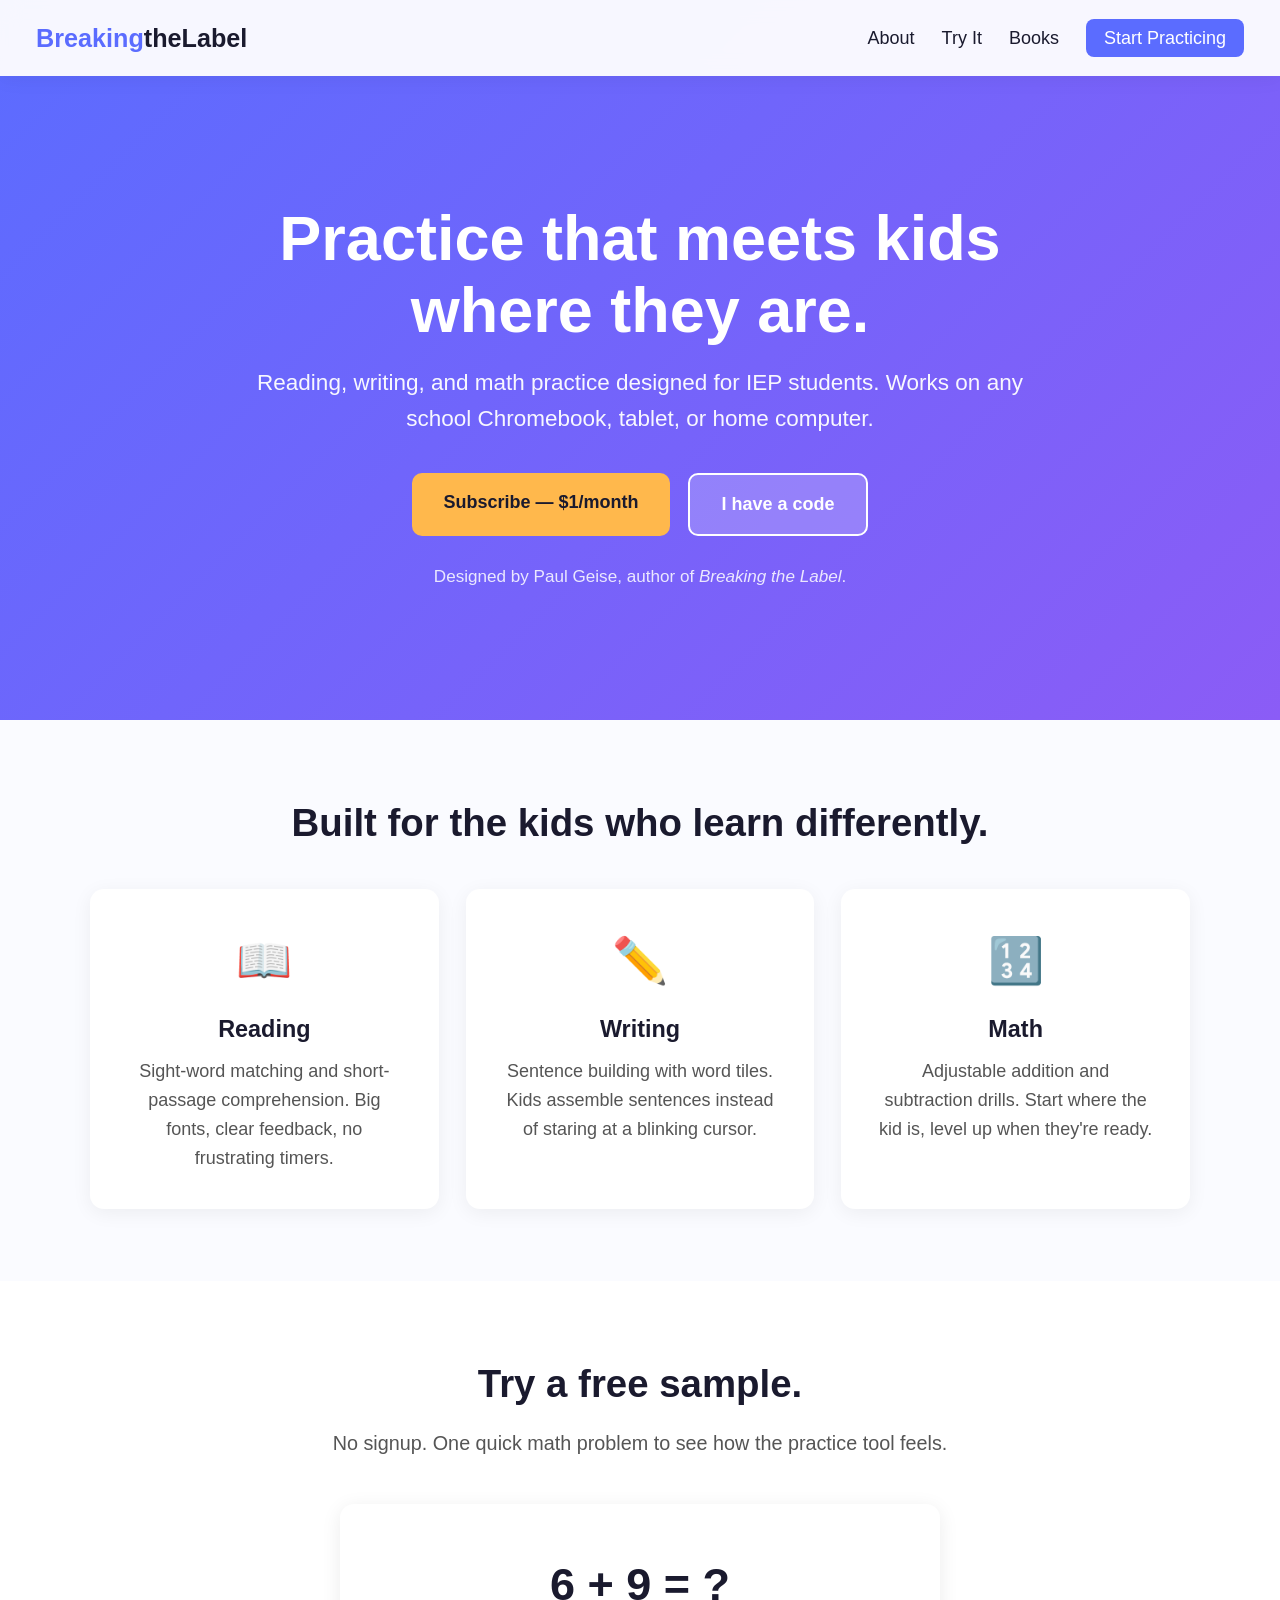
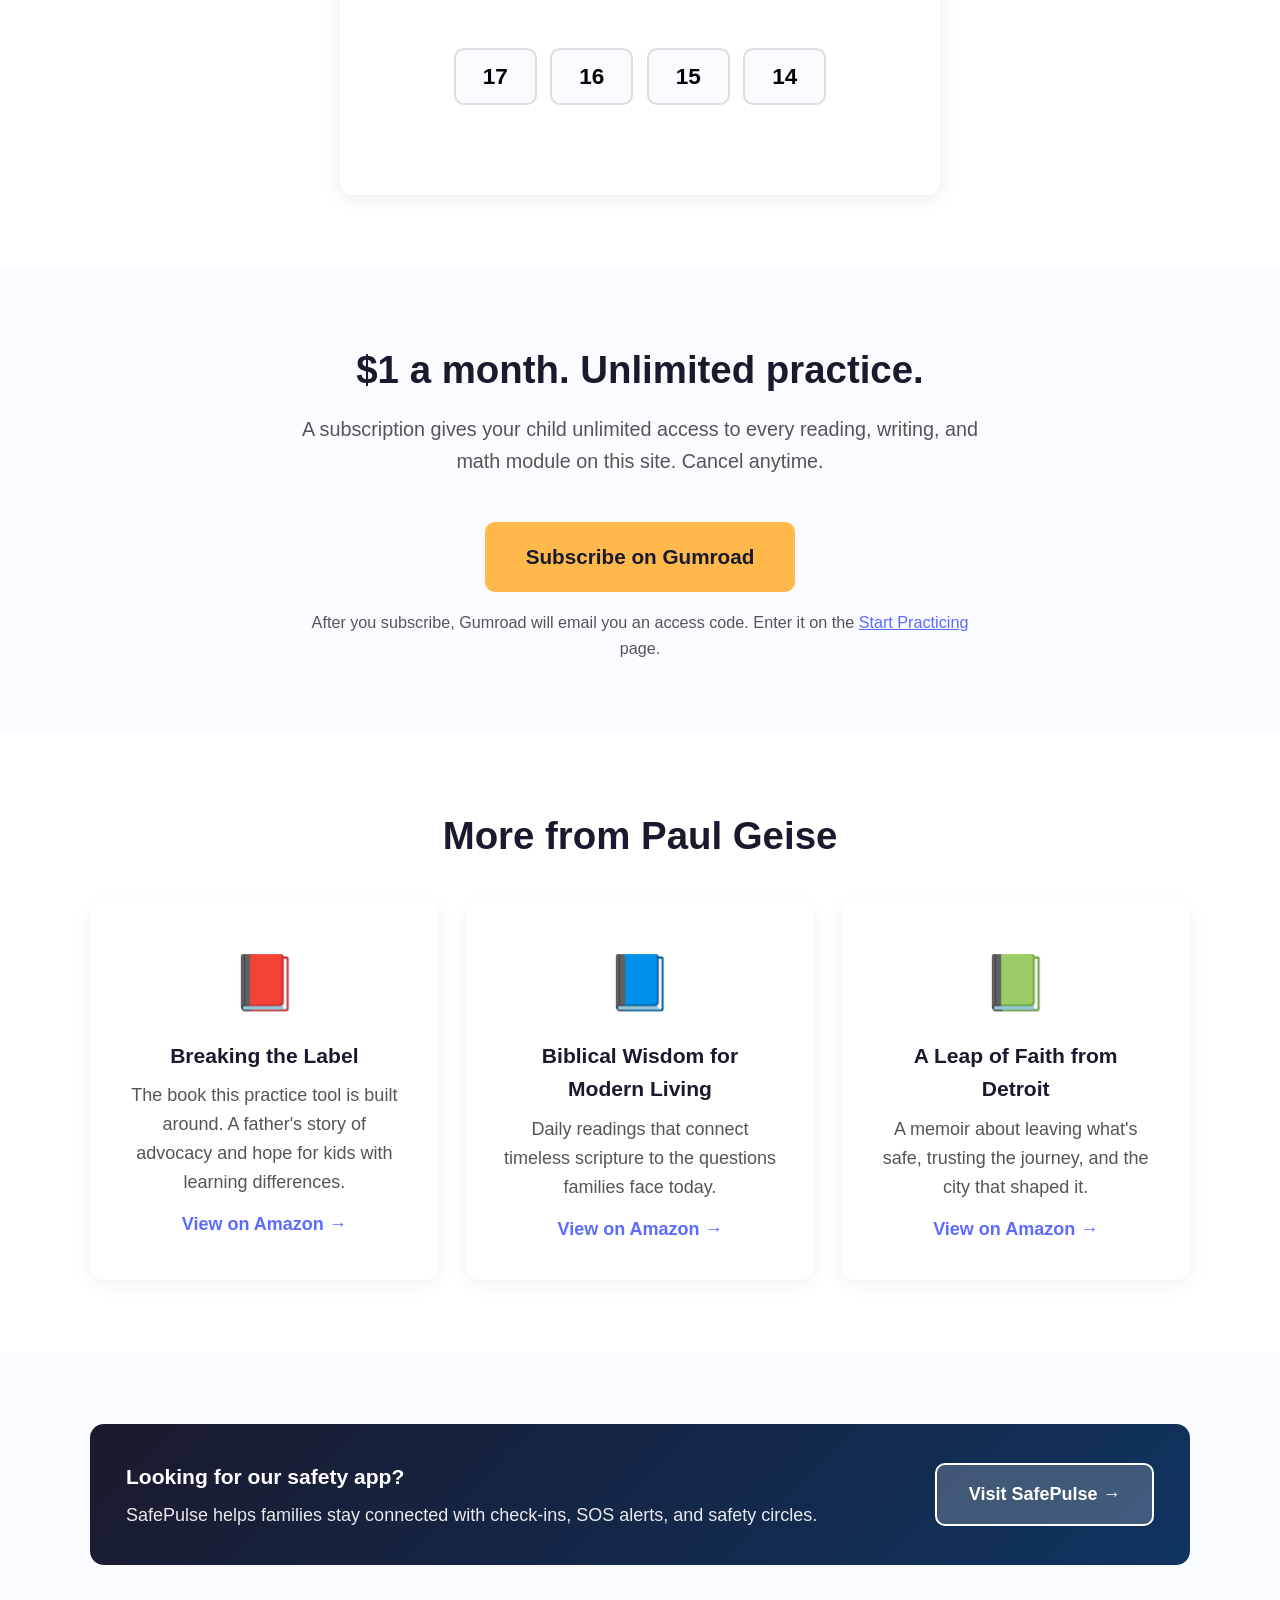
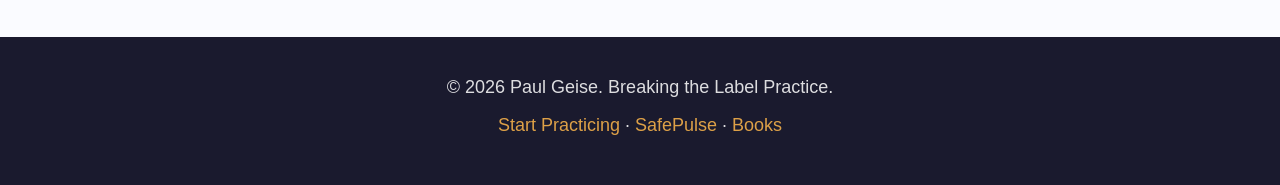
==== index.html @ 390c96a3 "Initial scaffold: IEP practice site with Gumroad gate" ====
<!DOCTYPE html>
<html lang="en">
<head>
    <meta charset="UTF-8">
    <meta name="viewport" content="width=device-width, initial-scale=1.0">
    <title>Breaking the Label — IEP Practice for Kids</title>
    <meta name="description" content="Daily reading, writing, and math practice for IEP students. A companion to the book Breaking the Label by Paul Geise. $1/month membership.">
    <link rel="stylesheet" href="styles.css">
</head>
<body>
    <nav>
        <a href="index.html" class="logo">Breaking<span>theLabel</span></a>
        <ul>
            <li><a href="#about">About</a></li>
            <li><a href="#preview">Try It</a></li>
            <li><a href="#books">Books</a></li>
            <li><a href="practice.html" class="btn-nav">Start Practicing</a></li>
        </ul>
    </nav>

    <header class="hero">
        <div class="hero-inner">
            <h1>Practice that meets kids where they are.</h1>
            <p class="lead">Reading, writing, and math practice designed for IEP students. Works on any school Chromebook, tablet, or home computer.</p>
            <div class="hero-cta">
                <a href="#subscribe" class="btn btn-primary">Subscribe — $1/month</a>
                <a href="practice.html" class="btn btn-secondary">I have a code</a>
            </div>
            <p class="hero-note">Designed by Paul Geise, author of <em>Breaking the Label</em>.</p>
        </div>
    </header>

    <section id="about" class="section">
        <div class="container">
            <h2>Built for the kids who learn differently.</h2>
            <div class="grid-3">
                <div class="card">
                    <div class="card-icon">📖</div>
                    <h3>Reading</h3>
                    <p>Sight-word matching and short-passage comprehension. Big fonts, clear feedback, no frustrating timers.</p>
                </div>
                <div class="card">
                    <div class="card-icon">✏️</div>
                    <h3>Writing</h3>
                    <p>Sentence building with word tiles. Kids assemble sentences instead of staring at a blinking cursor.</p>
                </div>
                <div class="card">
                    <div class="card-icon">🔢</div>
                    <h3>Math</h3>
                    <p>Adjustable addition and subtraction drills. Start where the kid is, level up when they're ready.</p>
                </div>
            </div>
        </div>
    </section>

    <section id="preview" class="section section-alt">
        <div class="container">
            <h2>Try a free sample.</h2>
            <p class="section-lead">No signup. One quick math problem to see how the practice tool feels.</p>
            <div id="preview-exercise" class="preview-box">
                <div class="problem" id="preview-problem">Loading…</div>
                <div class="answers" id="preview-answers"></div>
                <div class="feedback" id="preview-feedback"></div>
            </div>
        </div>
    </section>

    <section id="subscribe" class="section">
        <div class="container container-narrow">
            <h2>$1 a month. Unlimited practice.</h2>
            <p class="section-lead">A subscription gives your child unlimited access to every reading, writing, and math module on this site. Cancel anytime.</p>
            <a href="https://gumroad.com/l/REPLACE-WITH-YOUR-GUMROAD-LINK" class="btn btn-primary btn-large" target="_blank" rel="noopener">Subscribe on Gumroad</a>
            <p class="fine-print">After you subscribe, Gumroad will email you an access code. Enter it on the <a href="practice.html">Start Practicing</a> page.</p>
        </div>
    </section>

    <section id="books" class="section section-alt">
        <div class="container">
            <h2>More from Paul Geise</h2>
            <div class="grid-3">
                <a class="book-card" href="https://www.amazon.com/dp/B0BZDVYR71" target="_blank" rel="noopener">
                    <div class="book-cover">📕</div>
                    <h3>Breaking the Label</h3>
                    <p>The book this practice tool is built around. A father's story of advocacy and hope for kids with learning differences.</p>
                    <span class="book-link">View on Amazon →</span>
                </a>
                <a class="book-card" href="https://www.amazon.com/dp/B0D9KBQWG5" target="_blank" rel="noopener">
                    <div class="book-cover">📘</div>
                    <h3>Biblical Wisdom for Modern Living</h3>
                    <p>Daily readings that connect timeless scripture to the questions families face today.</p>
                    <span class="book-link">View on Amazon →</span>
                </a>
                <a class="book-card" href="https://www.amazon.com/dp/B0F31GWGW4" target="_blank" rel="noopener">
                    <div class="book-cover">📗</div>
                    <h3>A Leap of Faith from Detroit</h3>
                    <p>A memoir about leaving what's safe, trusting the journey, and the city that shaped it.</p>
                    <span class="book-link">View on Amazon →</span>
                </a>
            </div>
        </div>
    </section>

    <section class="section safepulse-promo">
        <div class="container">
            <div class="promo-card">
                <div class="promo-text">
                    <h3>Looking for our safety app?</h3>
                    <p>SafePulse helps families stay connected with check-ins, SOS alerts, and safety circles.</p>
                </div>
                <a href="https://slufoot80.github.io/SafePulse/" class="btn btn-secondary" target="_blank" rel="noopener">Visit SafePulse →</a>
            </div>
        </div>
    </section>

    <footer>
        <div class="container">
            <p>© <span id="year"></span> Paul Geise. Breaking the Label Practice.</p>
            <p class="footer-links">
                <a href="practice.html">Start Practicing</a> ·
                <a href="https://slufoot80.github.io/SafePulse/" target="_blank" rel="noopener">SafePulse</a> ·
                <a href="#books">Books</a>
            </p>
        </div>
    </footer>

    <script src="app.js"></script>
    <script>
        document.getElementById('year').textContent = new Date().getFullYear();
        BTL.renderPreviewExercise();
    </script>
</body>
</html>
---- styles.css ----
* {
    margin: 0;
    padding: 0;
    box-sizing: border-box;
}

:root {
    --primary: #5b6cff;
    --primary-dark: #3f4fd9;
    --accent: #ffb84c;
    --ink: #1a1a2e;
    --ink-soft: #555;
    --paper: #fafbff;
    --card: #ffffff;
    --reading: #2a9d8f;
    --writing: #4a90e2;
    --math: #f4a261;
    --error: #e63946;
    --success: #2a9d8f;
}

html { font-size: 18px; }

body {
    font-family: -apple-system, BlinkMacSystemFont, 'Segoe UI', Roboto, sans-serif;
    color: var(--ink);
    line-height: 1.6;
    background: var(--paper);
}

a { color: var(--primary); }

nav {
    position: fixed;
    top: 0;
    width: 100%;
    background: rgba(255,255,255,0.95);
    backdrop-filter: blur(10px);
    z-index: 1000;
    padding: 1rem 2rem;
    display: flex;
    justify-content: space-between;
    align-items: center;
    box-shadow: 0 2px 20px rgba(0,0,0,0.06);
}

.logo {
    font-size: 1.4rem;
    font-weight: 800;
    color: var(--primary);
    text-decoration: none;
}
.logo span { color: var(--ink); }

nav ul { display: flex; list-style: none; gap: 1.5rem; align-items: center; }
nav a { text-decoration: none; color: var(--ink); font-weight: 500; }
nav a:hover { color: var(--primary); }

.btn-nav {
    background: var(--primary);
    color: white !important;
    padding: 0.5rem 1rem;
    border-radius: 8px;
}
.btn-nav:hover { background: var(--primary-dark); color: white !important; }

.hero {
    min-height: 80vh;
    display: flex;
    align-items: center;
    justify-content: center;
    text-align: center;
    padding: 8rem 2rem 4rem;
    background: linear-gradient(135deg, #5b6cff 0%, #8b5cf6 100%);
    color: white;
}

.hero-inner { max-width: 800px; }

.hero h1 {
    font-size: clamp(2rem, 5vw, 3.5rem);
    font-weight: 800;
    margin-bottom: 1rem;
    line-height: 1.15;
}

.lead {
    font-size: 1.25rem;
    margin-bottom: 2rem;
    opacity: 0.95;
}

.hero-cta { display: flex; gap: 1rem; justify-content: center; flex-wrap: wrap; margin-bottom: 1.5rem; }
.hero-note { opacity: 0.85; font-size: 0.95rem; }

.btn {
    display: inline-block;
    padding: 0.85rem 1.75rem;
    border-radius: 10px;
    font-weight: 700;
    text-decoration: none;
    transition: transform 0.15s, box-shadow 0.15s;
    border: none;
    cursor: pointer;
    font-size: 1rem;
}
.btn:hover { transform: translateY(-2px); box-shadow: 0 8px 20px rgba(0,0,0,0.15); }
.btn-primary { background: var(--accent); color: var(--ink); }
.btn-secondary { background: rgba(255,255,255,0.2); color: white; border: 2px solid white; }
.btn-large { font-size: 1.15rem; padding: 1rem 2.25rem; }

body.practice-body .btn-secondary { background: white; color: var(--primary); border: 2px solid var(--primary); }

.section { padding: 4rem 2rem; }
.section-alt { background: white; }
.container { max-width: 1100px; margin: 0 auto; }
.container-narrow { max-width: 700px; margin: 0 auto; text-align: center; }

.section h2 {
    font-size: clamp(1.5rem, 3vw, 2.25rem);
    margin-bottom: 0.75rem;
    text-align: center;
}
.section-lead { text-align: center; color: var(--ink-soft); margin-bottom: 2.5rem; font-size: 1.1rem; }

.grid-3 {
    display: grid;
    grid-template-columns: repeat(auto-fit, minmax(280px, 1fr));
    gap: 1.5rem;
    margin-top: 2rem;
}

.card {
    background: var(--card);
    border-radius: 14px;
    padding: 2rem;
    box-shadow: 0 4px 20px rgba(0,0,0,0.06);
    text-align: center;
}
.card-icon { font-size: 2.5rem; margin-bottom: 0.75rem; }
.card h3 { margin-bottom: 0.5rem; font-size: 1.3rem; }
.card p { color: var(--ink-soft); }

.preview-box {
    max-width: 600px;
    margin: 0 auto;
    background: white;
    border-radius: 14px;
    padding: 2.5rem;
    box-shadow: 0 4px 20px rgba(0,0,0,0.08);
    text-align: center;
}

.problem {
    font-size: 2.5rem;
    font-weight: 800;
    margin-bottom: 1.5rem;
    color: var(--ink);
}

.answers {
    display: flex;
    gap: 0.75rem;
    justify-content: center;
    flex-wrap: wrap;
    margin-bottom: 1rem;
}

.answer-btn {
    background: var(--paper);
    border: 2px solid #ddd;
    border-radius: 10px;
    padding: 0.75rem 1.5rem;
    font-size: 1.25rem;
    font-weight: 700;
    cursor: pointer;
    min-width: 80px;
    transition: all 0.15s;
}
.answer-btn:hover { border-color: var(--primary); transform: translateY(-2px); }
.answer-btn.correct { background: var(--success); color: white; border-color: var(--success); }
.answer-btn.incorrect { background: var(--error); color: white; border-color: var(--error); }

.feedback { min-height: 1.5rem; font-weight: 600; }
.feedback.correct { color: var(--success); }
.feedback.incorrect { color: var(--error); }

.fine-print { color: var(--ink-soft); font-size: 0.9rem; margin-top: 1rem; }

.book-card {
    background: white;
    border-radius: 14px;
    padding: 2rem;
    box-shadow: 0 4px 20px rgba(0,0,0,0.06);
    text-align: center;
    text-decoration: none;
    color: inherit;
    transition: transform 0.15s, box-shadow 0.15s;
    display: block;
}
.book-card:hover { transform: translateY(-4px); box-shadow: 0 8px 30px rgba(0,0,0,0.12); }
.book-cover { font-size: 3rem; margin-bottom: 0.75rem; }
.book-card h3 { margin-bottom: 0.5rem; }
.book-card p { color: var(--ink-soft); margin-bottom: 0.75rem; }
.book-link { color: var(--primary); font-weight: 600; }

.safepulse-promo .promo-card {
    background: linear-gradient(135deg, #1a1a2e 0%, #0f3460 100%);
    color: white;
    border-radius: 14px;
    padding: 2rem;
    display: flex;
    align-items: center;
    justify-content: space-between;
    gap: 2rem;
    flex-wrap: wrap;
}
.safepulse-promo .promo-text h3 { margin-bottom: 0.4rem; }
.safepulse-promo .promo-text p { opacity: 0.9; }
.safepulse-promo .btn-secondary { color: white; border-color: white; }

footer {
    background: var(--ink);
    color: white;
    padding: 2rem;
    text-align: center;
}
footer p { margin-bottom: 0.5rem; opacity: 0.85; }
footer a { color: var(--accent); text-decoration: none; }
footer a:hover { text-decoration: underline; }

/* Practice page */
.practice-main { padding-top: 5rem; min-height: calc(100vh - 100px); }

.gate {
    display: flex;
    align-items: center;
    justify-content: center;
    min-height: calc(100vh - 5rem);
    padding: 2rem;
}
.gate-card {
    background: white;
    border-radius: 14px;
    padding: 3rem 2rem;
    box-shadow: 0 8px 30px rgba(0,0,0,0.08);
    max-width: 480px;
    width: 100%;
    text-align: center;
}
.gate-card h1 { font-size: 2rem; margin-bottom: 0.5rem; }
.gate-card p { color: var(--ink-soft); margin-bottom: 1.5rem; }
.gate-card input {
    width: 100%;
    padding: 0.85rem 1rem;
    border: 2px solid #ddd;
    border-radius: 10px;
    font-size: 1.1rem;
    margin-bottom: 1rem;
}
.gate-card input:focus { outline: none; border-color: var(--primary); }
.gate-card .btn { width: 100%; }
.gate-error { color: var(--error); margin-top: 1rem; font-weight: 600; }

.kid-bar {
    background: white;
    border-radius: 12px;
    padding: 1rem 1.5rem;
    margin-bottom: 1.5rem;
    display: flex;
    align-items: center;
    gap: 1rem;
    flex-wrap: wrap;
    box-shadow: 0 2px 10px rgba(0,0,0,0.04);
}
.kid-bar label { font-weight: 600; }
.kid-bar input {
    padding: 0.5rem 0.85rem;
    border: 2px solid #ddd;
    border-radius: 8px;
    font-size: 1rem;
}
.kid-bar input:focus { outline: none; border-color: var(--primary); }
.kid-greeting { color: var(--primary); font-weight: 700; }

.tabs {
    display: flex;
    gap: 0.5rem;
    margin-bottom: 1.5rem;
    flex-wrap: wrap;
}
.tab-btn {
    background: white;
    border: 2px solid #ddd;
    border-radius: 10px;
    padding: 0.75rem 1.25rem;
    font-size: 1.05rem;
    font-weight: 700;
    cursor: pointer;
    flex: 1;
    min-width: 120px;
    transition: all 0.15s;
}
.tab-btn:hover { border-color: var(--primary); }
.tab-btn.active { background: var(--primary); color: white; border-color: var(--primary); }

.tab-panel { display: none; }
.tab-panel.active { display: block; }

.tab-panel h2 {
    font-size: 1.4rem;
    margin-bottom: 1.5rem;
    color: var(--ink);
}

.exercise {
    background: white;
    border-radius: 14px;
    padding: 2.5rem 2rem;
    box-shadow: 0 4px 20px rgba(0,0,0,0.06);
    text-align: center;
    margin-bottom: 1rem;
}

.score-row {
    display: flex;
    justify-content: space-between;
    align-items: center;
    background: white;
    border-radius: 12px;
    padding: 1rem 1.5rem;
    box-shadow: 0 2px 10px rgba(0,0,0,0.04);
    flex-wrap: wrap;
    gap: 1rem;
}
.score-row strong { color: var(--primary); font-size: 1.25rem; }

.difficulty-row {
    display: flex;
    gap: 0.5rem;
    align-items: center;
    margin-bottom: 1rem;
    flex-wrap: wrap;
}
.diff-btn {
    background: white;
    border: 2px solid #ddd;
    border-radius: 8px;
    padding: 0.5rem 1rem;
    font-size: 0.95rem;
    font-weight: 600;
    cursor: pointer;
}
.diff-btn.active { background: var(--math); color: white; border-color: var(--math); }

.picture {
    font-size: 5rem;
    margin-bottom: 1.5rem;
}

.word-tiles {
    display: flex;
    gap: 0.5rem;
    justify-content: center;
    flex-wrap: wrap;
    margin-bottom: 1.5rem;
}
.word-tile {
    background: var(--paper);
    border: 2px solid #ddd;
    border-radius: 10px;
    padding: 0.75rem 1.25rem;
    font-size: 1.1rem;
    font-weight: 600;
    cursor: pointer;
    transition: all 0.15s;
}
.word-tile:hover:not(:disabled) { border-color: var(--writing); transform: translateY(-2px); }
.word-tile:disabled { opacity: 0.4; cursor: not-allowed; }

.sentence-slot {
    min-height: 3rem;
    background: var(--paper);
    border: 2px dashed #ccc;
    border-radius: 10px;
    padding: 0.75rem;
    margin-bottom: 1rem;
    font-size: 1.25rem;
    font-weight: 600;
    color: var(--ink);
}

.math-input {
    width: 140px;
    padding: 0.85rem;
    border: 2px solid #ddd;
    border-radius: 10px;
    font-size: 1.5rem;
    font-weight: 700;
    text-align: center;
    margin-right: 0.5rem;
}
.math-input:focus { outline: none; border-color: var(--math); }

@media (max-width: 700px) {
    nav { padding: 0.75rem 1rem; }
    nav ul { gap: 0.85rem; font-size: 0.9rem; }
    .hero { padding: 6rem 1rem 3rem; }
    .section { padding: 3rem 1rem; }
    .safepulse-promo .promo-card { flex-direction: column; text-align: center; }
}
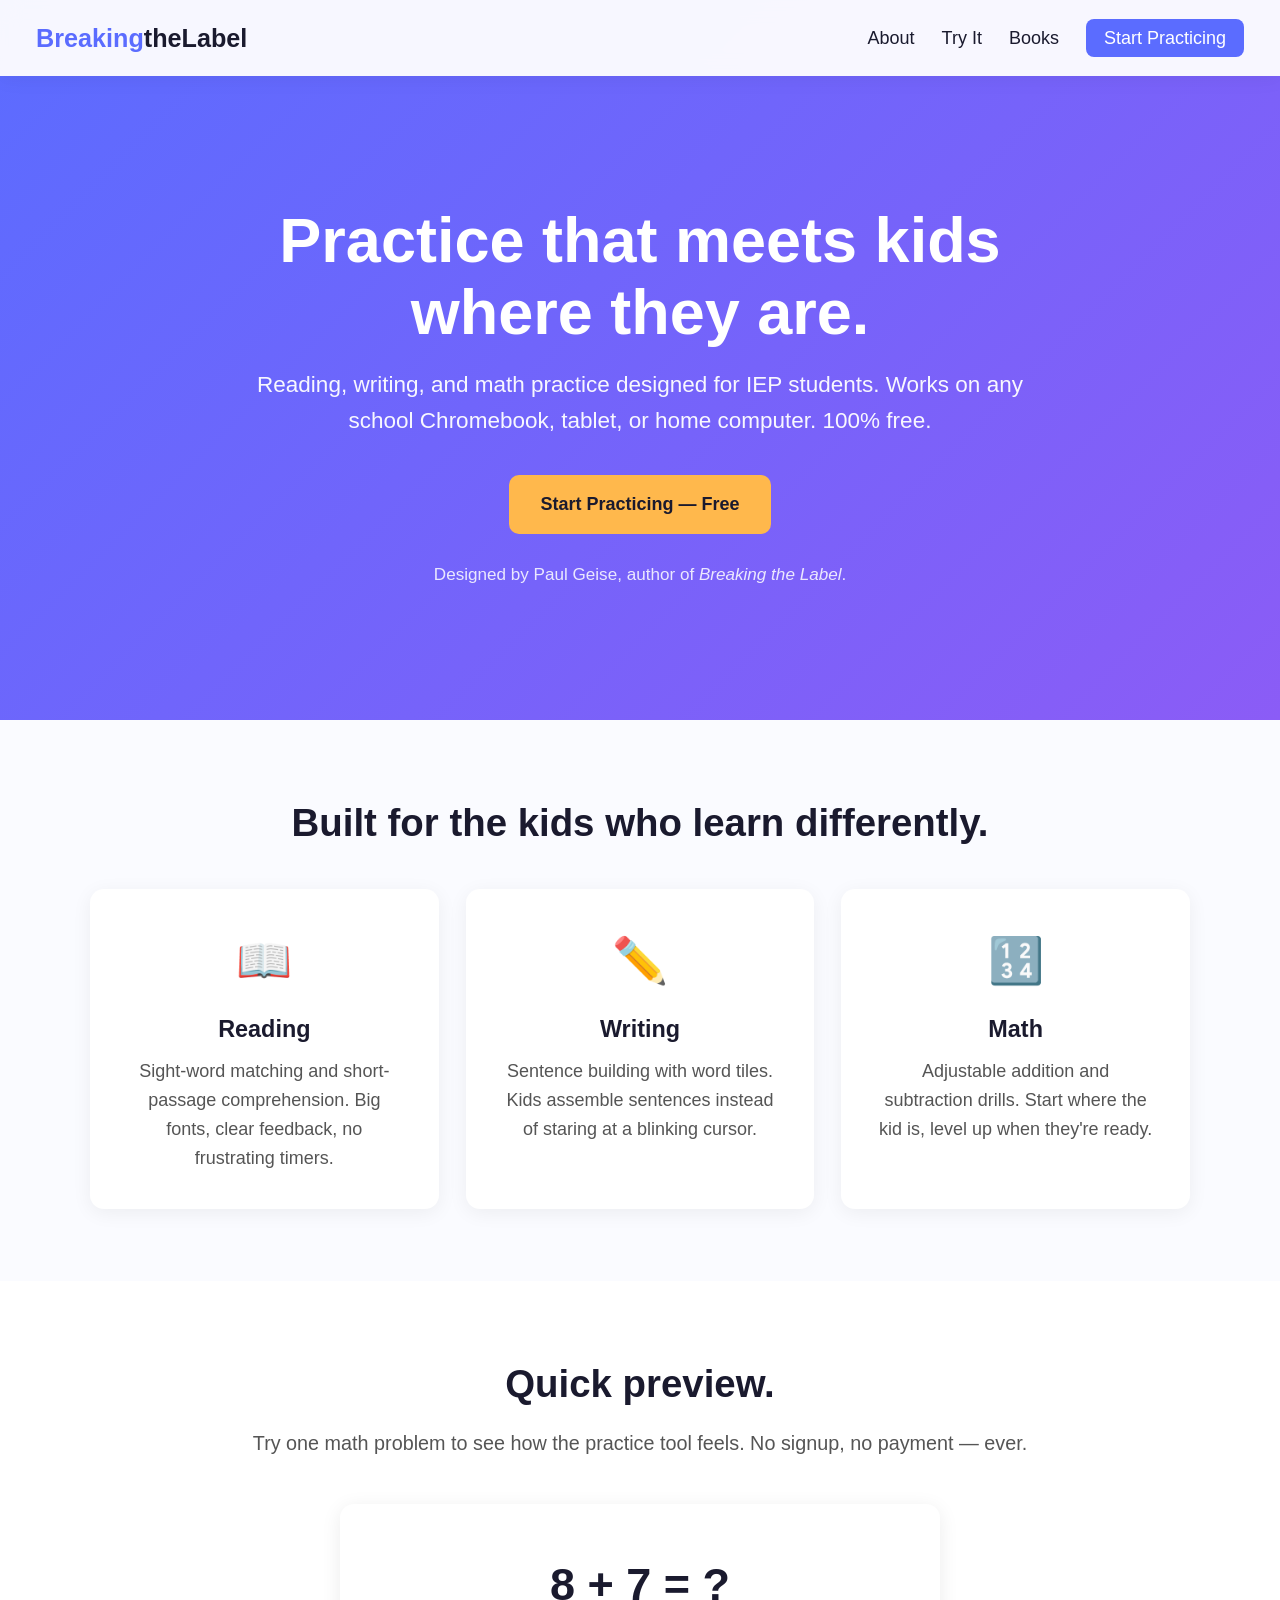
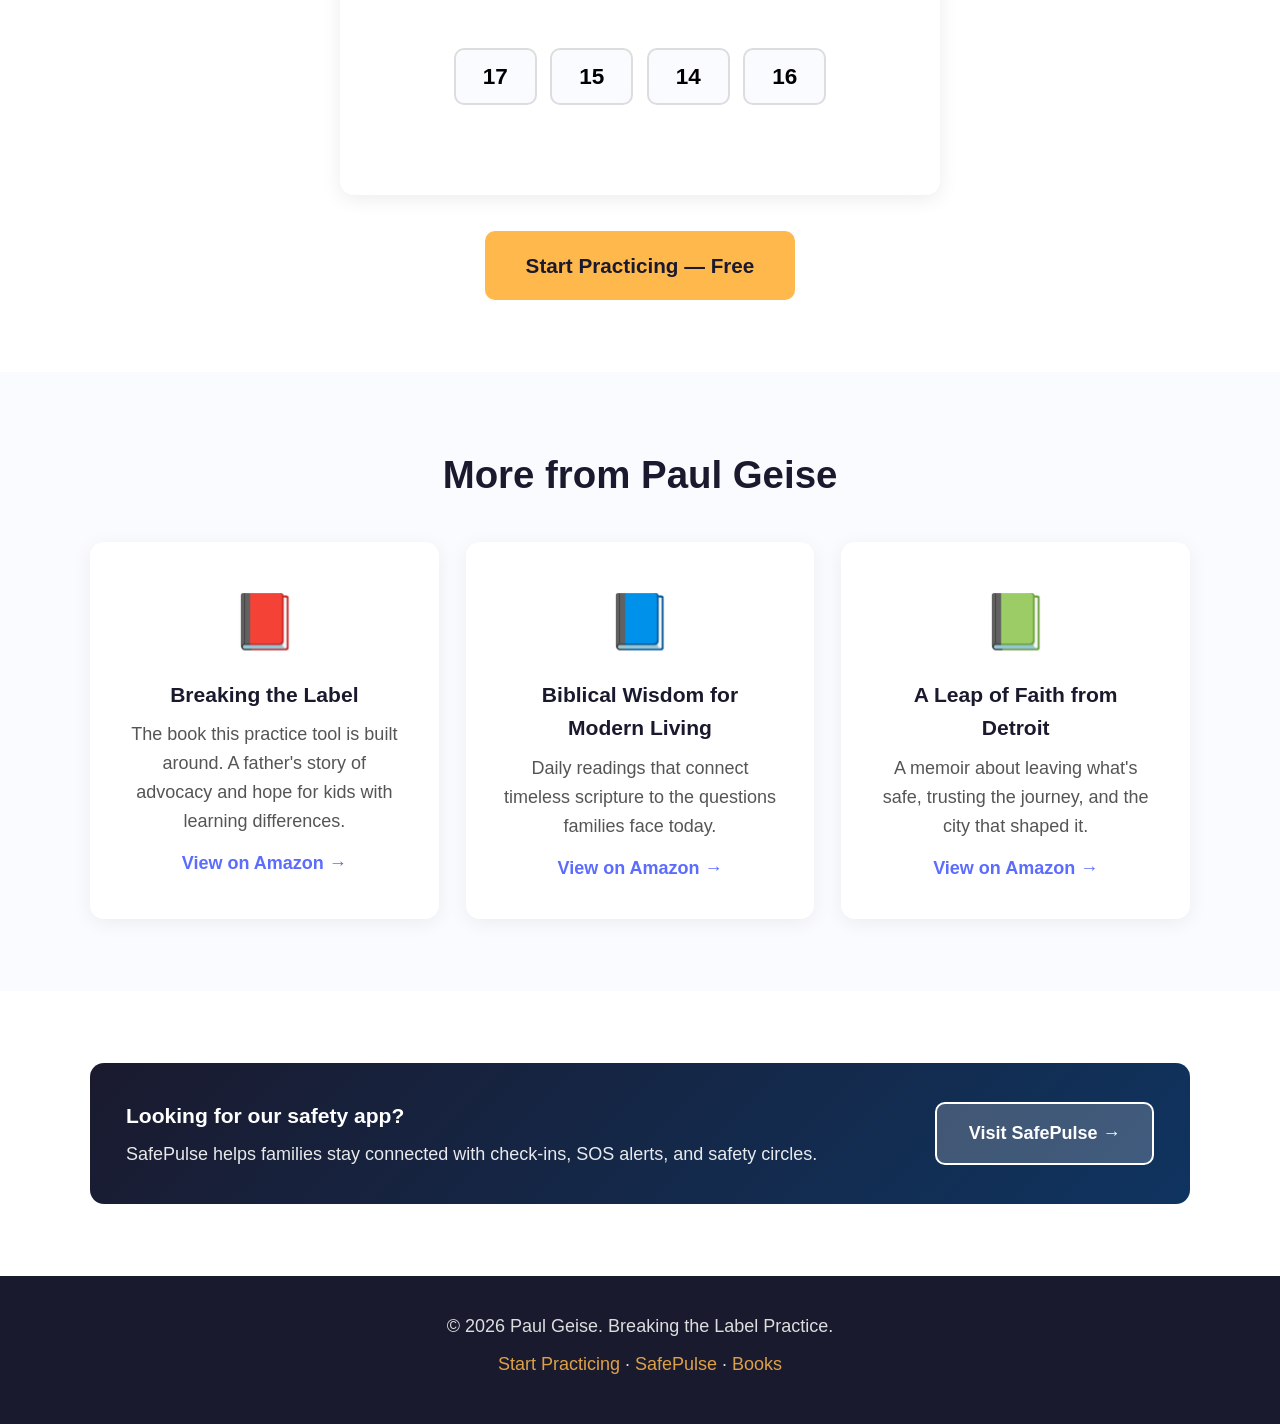
==== commit 67ba17b7: "Make site free: remove access-code gate and Gumroad CTAs" ====
--- a/index.html
+++ b/index.html
@@ -3,8 +3,8 @@
 <head>
     <meta charset="UTF-8">
     <meta name="viewport" content="width=device-width, initial-scale=1.0">
-    <title>Breaking the Label — IEP Practice for Kids</title>
-    <meta name="description" content="Daily reading, writing, and math practice for IEP students. A companion to the book Breaking the Label by Paul Geise. $1/month membership.">
+    <title>Breaking the Label — Free IEP Practice for Kids</title>
+    <meta name="description" content="Free daily reading, writing, and math practice for IEP students. A companion to the book Breaking the Label by Paul Geise.">
     <link rel="stylesheet" href="styles.css">
 </head>
 <body>
@@ -21,10 +21,9 @@
     <header class="hero">
         <div class="hero-inner">
             <h1>Practice that meets kids where they are.</h1>
-            <p class="lead">Reading, writing, and math practice designed for IEP students. Works on any school Chromebook, tablet, or home computer.</p>
+            <p class="lead">Reading, writing, and math practice designed for IEP students. Works on any school Chromebook, tablet, or home computer. 100% free.</p>
             <div class="hero-cta">
-                <a href="#subscribe" class="btn btn-primary">Subscribe — $1/month</a>
-                <a href="practice.html" class="btn btn-secondary">I have a code</a>
+                <a href="practice.html" class="btn btn-primary">Start Practicing — Free</a>
             </div>
             <p class="hero-note">Designed by Paul Geise, author of <em>Breaking the Label</em>.</p>
         </div>
@@ -55,26 +54,20 @@
 
     <section id="preview" class="section section-alt">
         <div class="container">
-            <h2>Try a free sample.</h2>
-            <p class="section-lead">No signup. One quick math problem to see how the practice tool feels.</p>
+            <h2>Quick preview.</h2>
+            <p class="section-lead">Try one math problem to see how the practice tool feels. No signup, no payment — ever.</p>
             <div id="preview-exercise" class="preview-box">
                 <div class="problem" id="preview-problem">Loading…</div>
                 <div class="answers" id="preview-answers"></div>
                 <div class="feedback" id="preview-feedback"></div>
             </div>
+            <p class="section-cta" style="text-align:center; margin-top:2rem;">
+                <a href="practice.html" class="btn btn-primary btn-large">Start Practicing — Free</a>
+            </p>
         </div>
     </section>
 
-    <section id="subscribe" class="section">
-        <div class="container container-narrow">
-            <h2>$1 a month. Unlimited practice.</h2>
-            <p class="section-lead">A subscription gives your child unlimited access to every reading, writing, and math module on this site. Cancel anytime.</p>
-            <a href="https://gumroad.com/l/REPLACE-WITH-YOUR-GUMROAD-LINK" class="btn btn-primary btn-large" target="_blank" rel="noopener">Subscribe on Gumroad</a>
-            <p class="fine-print">After you subscribe, Gumroad will email you an access code. Enter it on the <a href="practice.html">Start Practicing</a> page.</p>
-        </div>
-    </section>
-
-    <section id="books" class="section section-alt">
+    <section id="books" class="section">
         <div class="container">
             <h2>More from Paul Geise</h2>
             <div class="grid-3">
@@ -100,7 +93,7 @@
         </div>
     </section>
 
-    <section class="section safepulse-promo">
+    <section class="section safepulse-promo section-alt">
         <div class="container">
             <div class="promo-card">
                 <div class="promo-text">
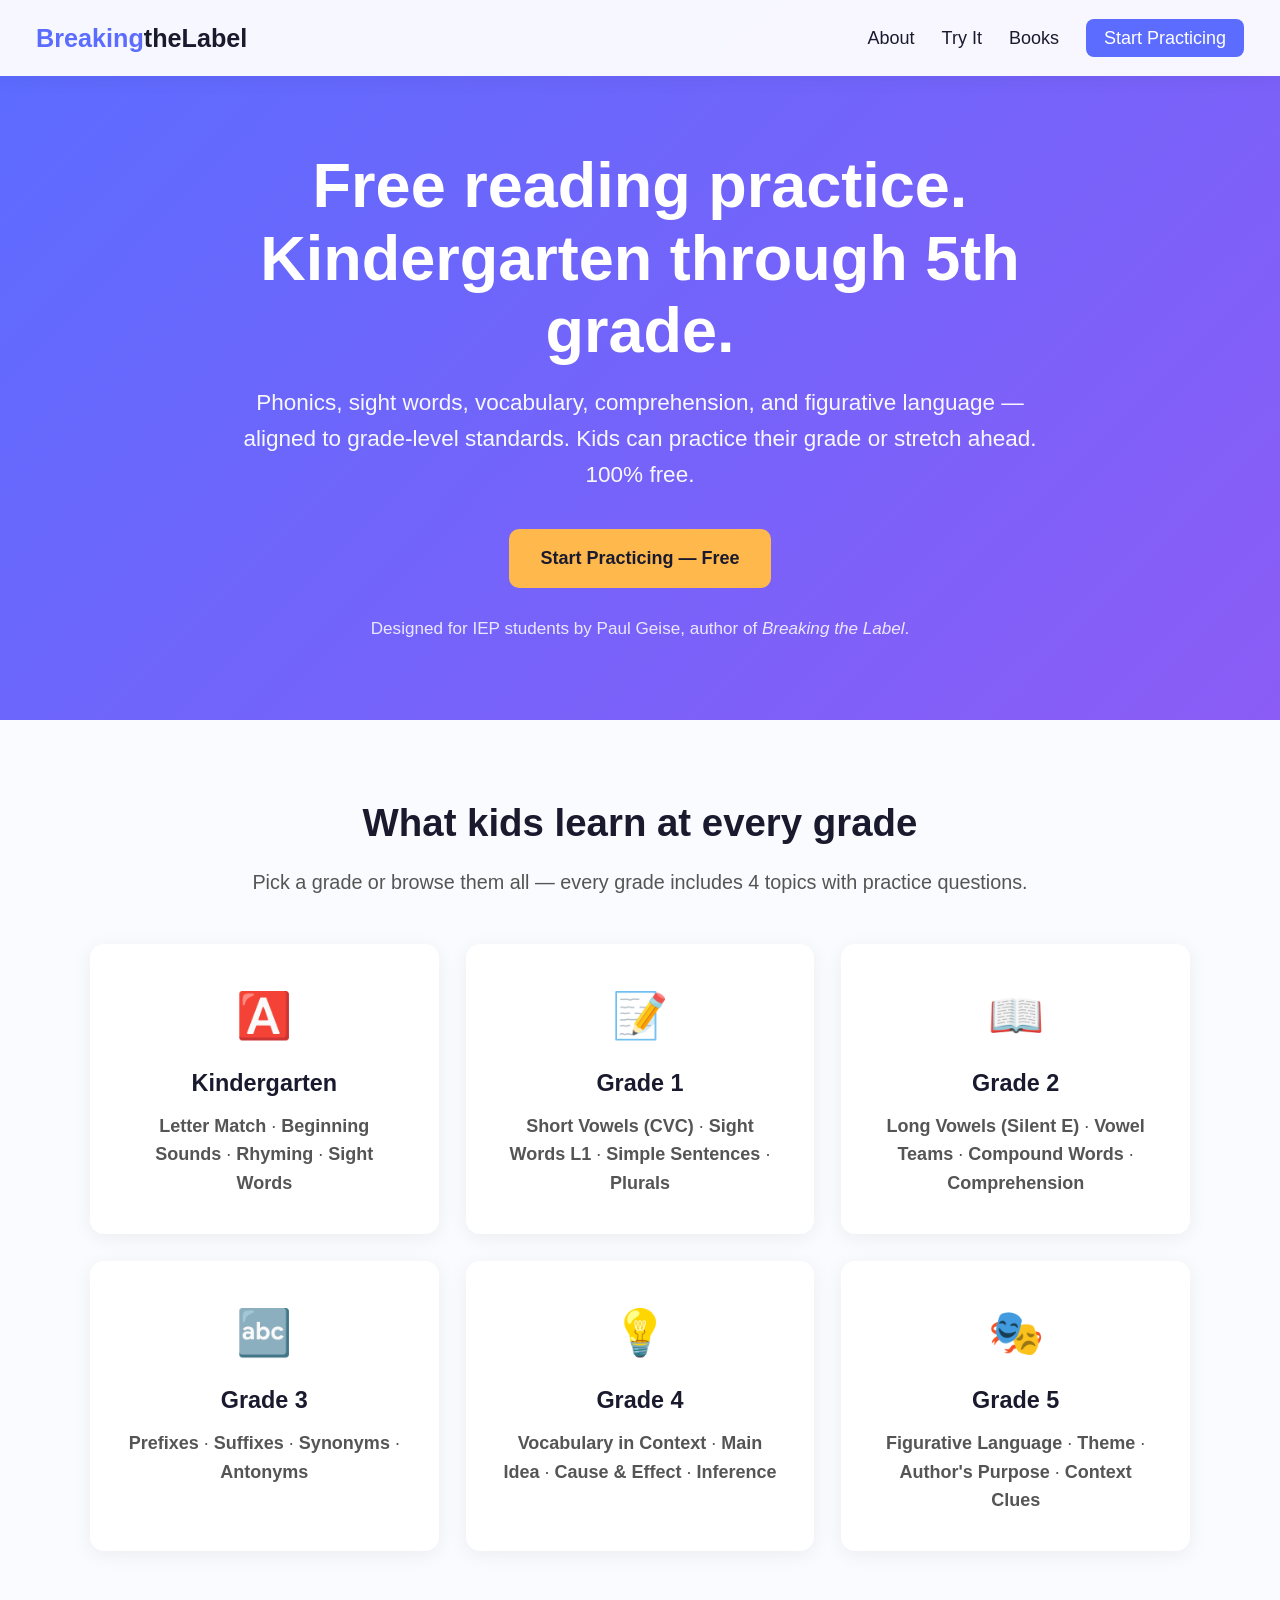
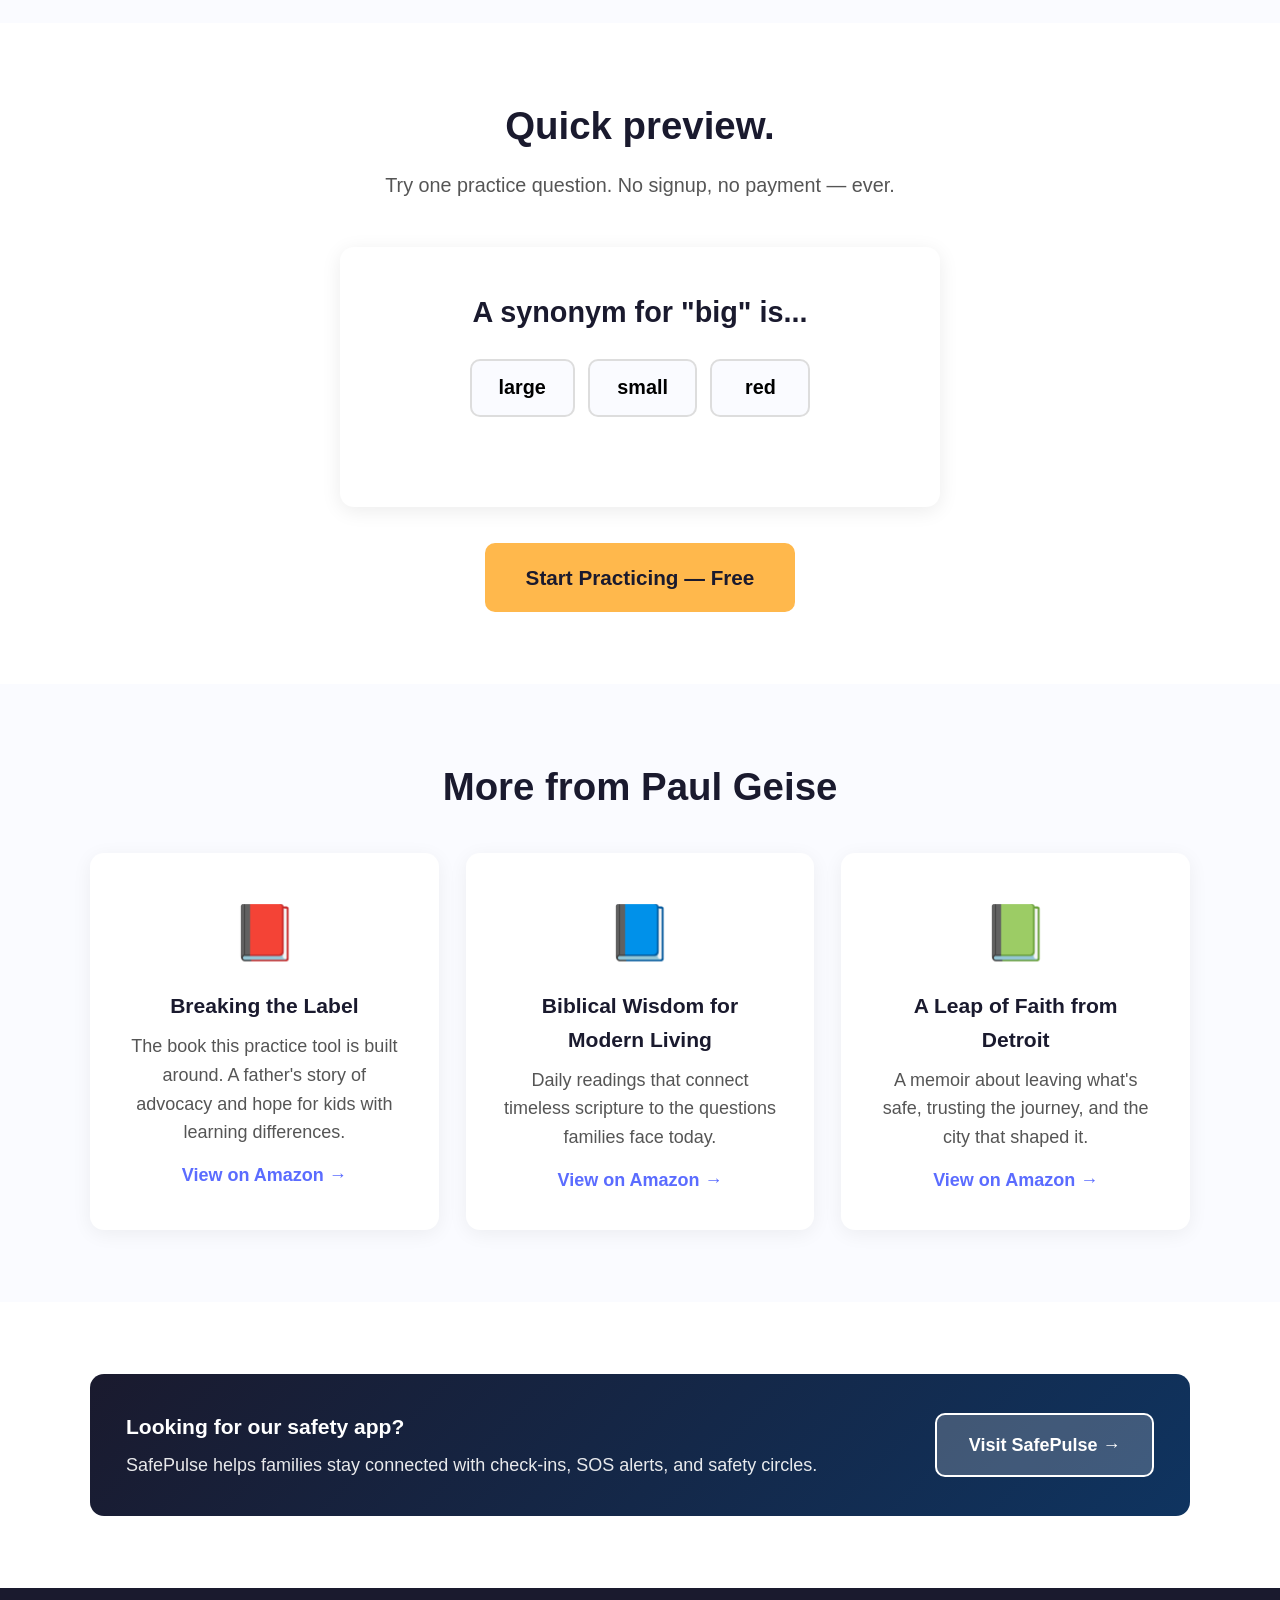
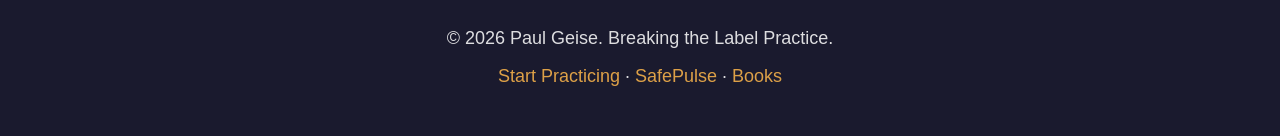
==== commit 0bbe8342: "Reading-only K-5 curriculum: 6 grades x 4 topics, retry-on-wrong" ====
--- a/index.html
+++ b/index.html
@@ -3,8 +3,8 @@
 <head>
     <meta charset="UTF-8">
     <meta name="viewport" content="width=device-width, initial-scale=1.0">
-    <title>Breaking the Label — Free IEP Practice for Kids</title>
-    <meta name="description" content="Free daily reading, writing, and math practice for IEP students. A companion to the book Breaking the Label by Paul Geise.">
+    <title>Breaking the Label — Free Reading Practice K-5</title>
+    <meta name="description" content="Free reading practice for K-5 students, including IEP learners. Phonics, vocabulary, comprehension, and figurative language. A companion to the book Breaking the Label by Paul Geise.">
     <link rel="stylesheet" href="styles.css">
 </head>
 <body>
@@ -20,33 +20,49 @@
 
     <header class="hero">
         <div class="hero-inner">
-            <h1>Practice that meets kids where they are.</h1>
-            <p class="lead">Reading, writing, and math practice designed for IEP students. Works on any school Chromebook, tablet, or home computer. 100% free.</p>
+            <h1>Free reading practice. Kindergarten through 5th grade.</h1>
+            <p class="lead">Phonics, sight words, vocabulary, comprehension, and figurative language — aligned to grade-level standards. Kids can practice their grade or stretch ahead. 100% free.</p>
             <div class="hero-cta">
                 <a href="practice.html" class="btn btn-primary">Start Practicing — Free</a>
             </div>
-            <p class="hero-note">Designed by Paul Geise, author of <em>Breaking the Label</em>.</p>
+            <p class="hero-note">Designed for IEP students by Paul Geise, author of <em>Breaking the Label</em>.</p>
         </div>
     </header>
 
     <section id="about" class="section">
         <div class="container">
-            <h2>Built for the kids who learn differently.</h2>
-            <div class="grid-3">
+            <h2>What kids learn at every grade</h2>
+            <p class="section-lead">Pick a grade or browse them all — every grade includes 4 topics with practice questions.</p>
+            <div class="grid-3 grade-overview">
+                <div class="card">
+                    <div class="card-icon">🅰️</div>
+                    <h3>Kindergarten</h3>
+                    <p><strong>Letter Match</strong> · <strong>Beginning Sounds</strong> · <strong>Rhyming</strong> · <strong>Sight Words</strong></p>
+                </div>
+                <div class="card">
+                    <div class="card-icon">📝</div>
+                    <h3>Grade 1</h3>
+                    <p><strong>Short Vowels (CVC)</strong> · <strong>Sight Words L1</strong> · <strong>Simple Sentences</strong> · <strong>Plurals</strong></p>
+                </div>
                 <div class="card">
                     <div class="card-icon">📖</div>
-                    <h3>Reading</h3>
-                    <p>Sight-word matching and short-passage comprehension. Big fonts, clear feedback, no frustrating timers.</p>
+                    <h3>Grade 2</h3>
+                    <p><strong>Long Vowels (Silent E)</strong> · <strong>Vowel Teams</strong> · <strong>Compound Words</strong> · <strong>Comprehension</strong></p>
                 </div>
                 <div class="card">
-                    <div class="card-icon">✏️</div>
-                    <h3>Writing</h3>
-                    <p>Sentence building with word tiles. Kids assemble sentences instead of staring at a blinking cursor.</p>
+                    <div class="card-icon">🔤</div>
+                    <h3>Grade 3</h3>
+                    <p><strong>Prefixes</strong> · <strong>Suffixes</strong> · <strong>Synonyms</strong> · <strong>Antonyms</strong></p>
                 </div>
                 <div class="card">
-                    <div class="card-icon">🔢</div>
-                    <h3>Math</h3>
-                    <p>Adjustable addition and subtraction drills. Start where the kid is, level up when they're ready.</p>
+                    <div class="card-icon">💡</div>
+                    <h3>Grade 4</h3>
+                    <p><strong>Vocabulary in Context</strong> · <strong>Main Idea</strong> · <strong>Cause &amp; Effect</strong> · <strong>Inference</strong></p>
+                </div>
+                <div class="card">
+                    <div class="card-icon">🎭</div>
+                    <h3>Grade 5</h3>
+                    <p><strong>Figurative Language</strong> · <strong>Theme</strong> · <strong>Author's Purpose</strong> · <strong>Context Clues</strong></p>
                 </div>
             </div>
         </div>
@@ -55,7 +71,7 @@
     <section id="preview" class="section section-alt">
         <div class="container">
             <h2>Quick preview.</h2>
-            <p class="section-lead">Try one math problem to see how the practice tool feels. No signup, no payment — ever.</p>
+            <p class="section-lead">Try one practice question. No signup, no payment — ever.</p>
             <div id="preview-exercise" class="preview-box">
                 <div class="problem" id="preview-problem">Loading…</div>
                 <div class="answers" id="preview-answers"></div>
--- a/styles.css
+++ b/styles.css
@@ -12,9 +12,6 @@
     --ink-soft: #555;
     --paper: #fafbff;
     --card: #ffffff;
-    --reading: #2a9d8f;
-    --writing: #4a90e2;
-    --math: #f4a261;
     --error: #e63946;
     --success: #2a9d8f;
 }
@@ -64,6 +61,7 @@
 }
 .btn-nav:hover { background: var(--primary-dark); color: white !important; }
 
+/* Hero */
 .hero {
     min-height: 80vh;
     display: flex;
@@ -74,25 +72,22 @@
     background: linear-gradient(135deg, #5b6cff 0%, #8b5cf6 100%);
     color: white;
 }
-
 .hero-inner { max-width: 800px; }
-
 .hero h1 {
     font-size: clamp(2rem, 5vw, 3.5rem);
     font-weight: 800;
     margin-bottom: 1rem;
     line-height: 1.15;
 }
-
 .lead {
     font-size: 1.25rem;
     margin-bottom: 2rem;
     opacity: 0.95;
 }
-
 .hero-cta { display: flex; gap: 1rem; justify-content: center; flex-wrap: wrap; margin-bottom: 1.5rem; }
 .hero-note { opacity: 0.85; font-size: 0.95rem; }
 
+/* Buttons */
 .btn {
     display: inline-block;
     padding: 0.85rem 1.75rem;
@@ -108,14 +103,13 @@
 .btn-primary { background: var(--accent); color: var(--ink); }
 .btn-secondary { background: rgba(255,255,255,0.2); color: white; border: 2px solid white; }
 .btn-large { font-size: 1.15rem; padding: 1rem 2.25rem; }
-
 body.practice-body .btn-secondary { background: white; color: var(--primary); border: 2px solid var(--primary); }
 
+/* Sections */
 .section { padding: 4rem 2rem; }
 .section-alt { background: white; }
 .container { max-width: 1100px; margin: 0 auto; }
 .container-narrow { max-width: 700px; margin: 0 auto; text-align: center; }
-
 .section h2 {
     font-size: clamp(1.5rem, 3vw, 2.25rem);
     margin-bottom: 0.75rem;
@@ -123,13 +117,13 @@
 }
 .section-lead { text-align: center; color: var(--ink-soft); margin-bottom: 2.5rem; font-size: 1.1rem; }
 
+/* Cards */
 .grid-3 {
     display: grid;
     grid-template-columns: repeat(auto-fit, minmax(280px, 1fr));
     gap: 1.5rem;
     margin-top: 2rem;
 }
-
 .card {
     background: var(--card);
     border-radius: 14px;
@@ -141,6 +135,7 @@
 .card h3 { margin-bottom: 0.5rem; font-size: 1.3rem; }
 .card p { color: var(--ink-soft); }
 
+/* Preview */
 .preview-box {
     max-width: 600px;
     margin: 0 auto;
@@ -150,14 +145,13 @@
     box-shadow: 0 4px 20px rgba(0,0,0,0.08);
     text-align: center;
 }
-
 .problem {
-    font-size: 2.5rem;
-    font-weight: 800;
+    font-size: 1.6rem;
+    font-weight: 700;
     margin-bottom: 1.5rem;
     color: var(--ink);
-}
-
+    line-height: 1.4;
+}
 .answers {
     display: flex;
     gap: 0.75rem;
@@ -165,28 +159,29 @@
     flex-wrap: wrap;
     margin-bottom: 1rem;
 }
-
 .answer-btn {
     background: var(--paper);
     border: 2px solid #ddd;
     border-radius: 10px;
-    padding: 0.75rem 1.5rem;
-    font-size: 1.25rem;
+    padding: 0.85rem 1.5rem;
+    font-size: 1.1rem;
     font-weight: 700;
     cursor: pointer;
-    min-width: 80px;
+    min-width: 100px;
     transition: all 0.15s;
 }
-.answer-btn:hover { border-color: var(--primary); transform: translateY(-2px); }
+.answer-btn:hover:not(:disabled) { border-color: var(--primary); transform: translateY(-2px); }
+.answer-btn:disabled { cursor: default; opacity: 0.85; }
 .answer-btn.correct { background: var(--success); color: white; border-color: var(--success); }
 .answer-btn.incorrect { background: var(--error); color: white; border-color: var(--error); }
 
-.feedback { min-height: 1.5rem; font-weight: 600; }
+.feedback { min-height: 1.5rem; font-weight: 600; margin-top: 0.5rem; }
 .feedback.correct { color: var(--success); }
 .feedback.incorrect { color: var(--error); }
 
 .fine-print { color: var(--ink-soft); font-size: 0.9rem; margin-top: 1rem; }
 
+/* Books */
 .book-card {
     background: white;
     border-radius: 14px;
@@ -204,6 +199,7 @@
 .book-card p { color: var(--ink-soft); margin-bottom: 0.75rem; }
 .book-link { color: var(--primary); font-weight: 600; }
 
+/* SafePulse promo */
 .safepulse-promo .promo-card {
     background: linear-gradient(135deg, #1a1a2e 0%, #0f3460 100%);
     color: white;
@@ -229,38 +225,8 @@
 footer a { color: var(--accent); text-decoration: none; }
 footer a:hover { text-decoration: underline; }
 
-/* Practice page */
-.practice-main { padding-top: 5rem; min-height: calc(100vh - 100px); }
-
-.gate {
-    display: flex;
-    align-items: center;
-    justify-content: center;
-    min-height: calc(100vh - 5rem);
-    padding: 2rem;
-}
-.gate-card {
-    background: white;
-    border-radius: 14px;
-    padding: 3rem 2rem;
-    box-shadow: 0 8px 30px rgba(0,0,0,0.08);
-    max-width: 480px;
-    width: 100%;
-    text-align: center;
-}
-.gate-card h1 { font-size: 2rem; margin-bottom: 0.5rem; }
-.gate-card p { color: var(--ink-soft); margin-bottom: 1.5rem; }
-.gate-card input {
-    width: 100%;
-    padding: 0.85rem 1rem;
-    border: 2px solid #ddd;
-    border-radius: 10px;
-    font-size: 1.1rem;
-    margin-bottom: 1rem;
-}
-.gate-card input:focus { outline: none; border-color: var(--primary); }
-.gate-card .btn { width: 100%; }
-.gate-error { color: var(--error); margin-top: 1rem; font-weight: 600; }
+/* ---------- Practice page ---------- */
+.practice-main { padding-top: 6rem; padding-bottom: 3rem; min-height: calc(100vh - 100px); }
 
 .kid-bar {
     background: white;
@@ -283,129 +249,162 @@
 .kid-bar input:focus { outline: none; border-color: var(--primary); }
 .kid-greeting { color: var(--primary); font-weight: 700; }
 
-.tabs {
-    display: flex;
-    gap: 0.5rem;
-    margin-bottom: 1.5rem;
-    flex-wrap: wrap;
-}
-.tab-btn {
-    background: white;
-    border: 2px solid #ddd;
-    border-radius: 10px;
-    padding: 0.75rem 1.25rem;
-    font-size: 1.05rem;
-    font-weight: 700;
-    cursor: pointer;
-    flex: 1;
-    min-width: 120px;
-    transition: all 0.15s;
-}
-.tab-btn:hover { border-color: var(--primary); }
-.tab-btn.active { background: var(--primary); color: white; border-color: var(--primary); }
-
-.tab-panel { display: none; }
-.tab-panel.active { display: block; }
-
-.tab-panel h2 {
-    font-size: 1.4rem;
-    margin-bottom: 1.5rem;
-    color: var(--ink);
-}
-
-.exercise {
-    background: white;
-    border-radius: 14px;
-    padding: 2.5rem 2rem;
-    box-shadow: 0 4px 20px rgba(0,0,0,0.06);
-    text-align: center;
-    margin-bottom: 1rem;
-}
-
-.score-row {
-    display: flex;
-    justify-content: space-between;
-    align-items: center;
-    background: white;
-    border-radius: 12px;
-    padding: 1rem 1.5rem;
-    box-shadow: 0 2px 10px rgba(0,0,0,0.04);
-    flex-wrap: wrap;
-    gap: 1rem;
-}
-.score-row strong { color: var(--primary); font-size: 1.25rem; }
-
-.difficulty-row {
-    display: flex;
-    gap: 0.5rem;
-    align-items: center;
-    margin-bottom: 1rem;
-    flex-wrap: wrap;
-}
-.diff-btn {
-    background: white;
-    border: 2px solid #ddd;
+.view-title { font-size: 1.75rem; margin-bottom: 0.25rem; color: var(--ink); }
+.view-sub { color: var(--ink-soft); margin-bottom: 1.5rem; }
+
+.back-btn {
+    background: transparent;
+    border: 2px solid var(--primary);
+    color: var(--primary);
+    padding: 0.5rem 1rem;
     border-radius: 8px;
-    padding: 0.5rem 1rem;
-    font-size: 0.95rem;
     font-weight: 600;
     cursor: pointer;
-}
-.diff-btn.active { background: var(--math); color: white; border-color: var(--math); }
-
-.picture {
-    font-size: 5rem;
     margin-bottom: 1.5rem;
-}
-
-.word-tiles {
-    display: flex;
+    font-size: 0.95rem;
+}
+.back-btn:hover { background: var(--primary); color: white; }
+
+/* Grade picker */
+.grade-grid {
+    display: grid;
+    grid-template-columns: repeat(auto-fit, minmax(260px, 1fr));
+    gap: 1rem;
+}
+.grade-btn {
+    background: white;
+    border: 2px solid #e0e4f5;
+    border-radius: 14px;
+    padding: 1.5rem;
+    cursor: pointer;
+    text-align: left;
+    display: flex;
+    flex-direction: column;
+    gap: 0.4rem;
+    transition: all 0.15s;
+    box-shadow: 0 2px 10px rgba(0,0,0,0.04);
+}
+.grade-btn:hover {
+    border-color: var(--primary);
+    transform: translateY(-3px);
+    box-shadow: 0 8px 25px rgba(91,108,255,0.15);
+}
+.grade-label {
+    font-size: 1.4rem;
+    font-weight: 800;
+    color: var(--primary);
+}
+.grade-summary {
+    color: var(--ink-soft);
+    font-size: 0.95rem;
+    line-height: 1.4;
+}
+
+/* Topic list */
+.topics-list {
+    display: grid;
+    grid-template-columns: repeat(auto-fit, minmax(280px, 1fr));
+    gap: 1rem;
+}
+.topic-btn {
+    background: white;
+    border: 2px solid #e0e4f5;
+    border-radius: 12px;
+    padding: 1.25rem;
+    cursor: pointer;
+    text-align: left;
+    display: flex;
+    flex-direction: column;
+    gap: 0.4rem;
+    transition: all 0.15s;
+}
+.topic-btn:hover {
+    border-color: var(--primary);
+    transform: translateY(-2px);
+}
+.topic-title {
+    font-size: 1.1rem;
+    font-weight: 700;
+    color: var(--ink);
+}
+.topic-stat {
+    color: var(--ink-soft);
+    font-size: 0.9rem;
+}
+
+/* Exercise */
+.exercise-header {
+    margin-bottom: 1.25rem;
+}
+.exercise-grade {
+    display: inline-block;
+    background: var(--primary);
+    color: white;
+    padding: 0.25rem 0.75rem;
+    border-radius: 999px;
+    font-size: 0.85rem;
+    font-weight: 600;
+    margin-bottom: 0.5rem;
+}
+.exercise-header h2 {
+    font-size: 1.5rem;
+    margin-bottom: 0.5rem;
+}
+.exercise-meta {
+    display: flex;
+    justify-content: space-between;
+    color: var(--ink-soft);
+    font-weight: 600;
+    flex-wrap: wrap;
     gap: 0.5rem;
+}
+.exercise {
+    background: white;
+    border-radius: 14px;
+    padding: 2rem;
+    box-shadow: 0 4px 20px rgba(0,0,0,0.06);
+    text-align: center;
+    margin-bottom: 1rem;
+}
+.passage {
+    background: #f5f7ff;
+    border-left: 4px solid var(--primary);
+    padding: 1rem 1.25rem;
+    margin-bottom: 1.25rem;
+    text-align: left;
+    border-radius: 8px;
+    font-size: 1.05rem;
+    line-height: 1.6;
+    color: var(--ink);
+}
+.exercise-actions {
+    text-align: center;
+}
+
+.topic-complete {
+    text-align: center;
+    padding: 1rem;
+}
+.topic-complete h3 {
+    font-size: 1.75rem;
+    color: var(--success);
+    margin-bottom: 0.75rem;
+}
+.score-line { font-size: 1.2rem; margin-bottom: 0.5rem; }
+.complete-actions {
+    display: flex;
+    gap: 0.75rem;
     justify-content: center;
     flex-wrap: wrap;
-    margin-bottom: 1.5rem;
-}
-.word-tile {
-    background: var(--paper);
-    border: 2px solid #ddd;
-    border-radius: 10px;
-    padding: 0.75rem 1.25rem;
-    font-size: 1.1rem;
-    font-weight: 600;
-    cursor: pointer;
-    transition: all 0.15s;
-}
-.word-tile:hover:not(:disabled) { border-color: var(--writing); transform: translateY(-2px); }
-.word-tile:disabled { opacity: 0.4; cursor: not-allowed; }
-
-.sentence-slot {
-    min-height: 3rem;
-    background: var(--paper);
-    border: 2px dashed #ccc;
-    border-radius: 10px;
-    padding: 0.75rem;
-    margin-bottom: 1rem;
-    font-size: 1.25rem;
-    font-weight: 600;
-    color: var(--ink);
-}
-
-.math-input {
-    width: 140px;
-    padding: 0.85rem;
-    border: 2px solid #ddd;
-    border-radius: 10px;
-    font-size: 1.5rem;
-    font-weight: 700;
-    text-align: center;
-    margin-right: 0.5rem;
-}
-.math-input:focus { outline: none; border-color: var(--math); }
+    margin-top: 1.5rem;
+}
 
 @media (max-width: 700px) {
     nav { padding: 0.75rem 1rem; }
     nav ul { gap: 0.85rem; font-size: 0.9rem; }
     .hero { padding: 6rem 1rem 3rem; }
     .section { padding: 3rem 1rem; }
+    .practice-main { padding-left: 1rem; padding-right: 1rem; }
     .safepulse-promo .promo-card { flex-direction: column; text-align: center; }
-}
+    .answer-btn { width: 100%; min-width: 0; }
+}
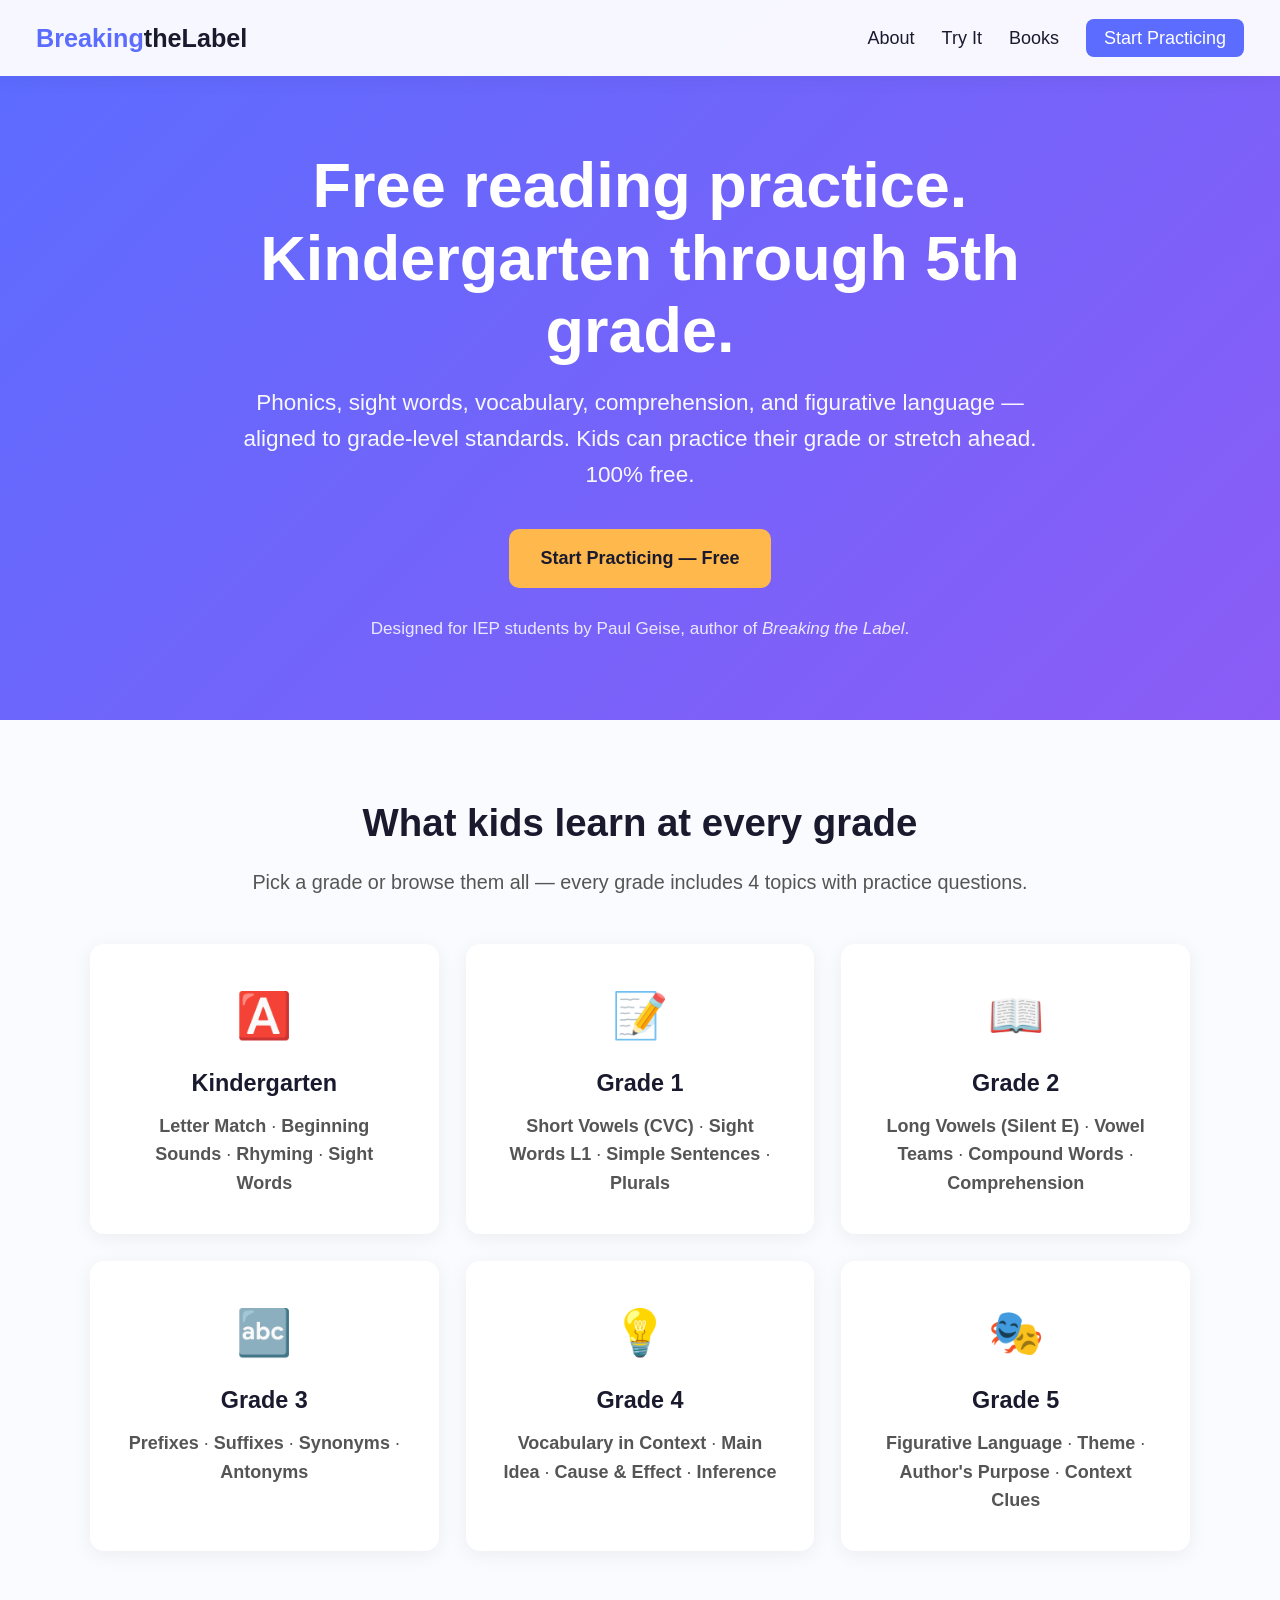
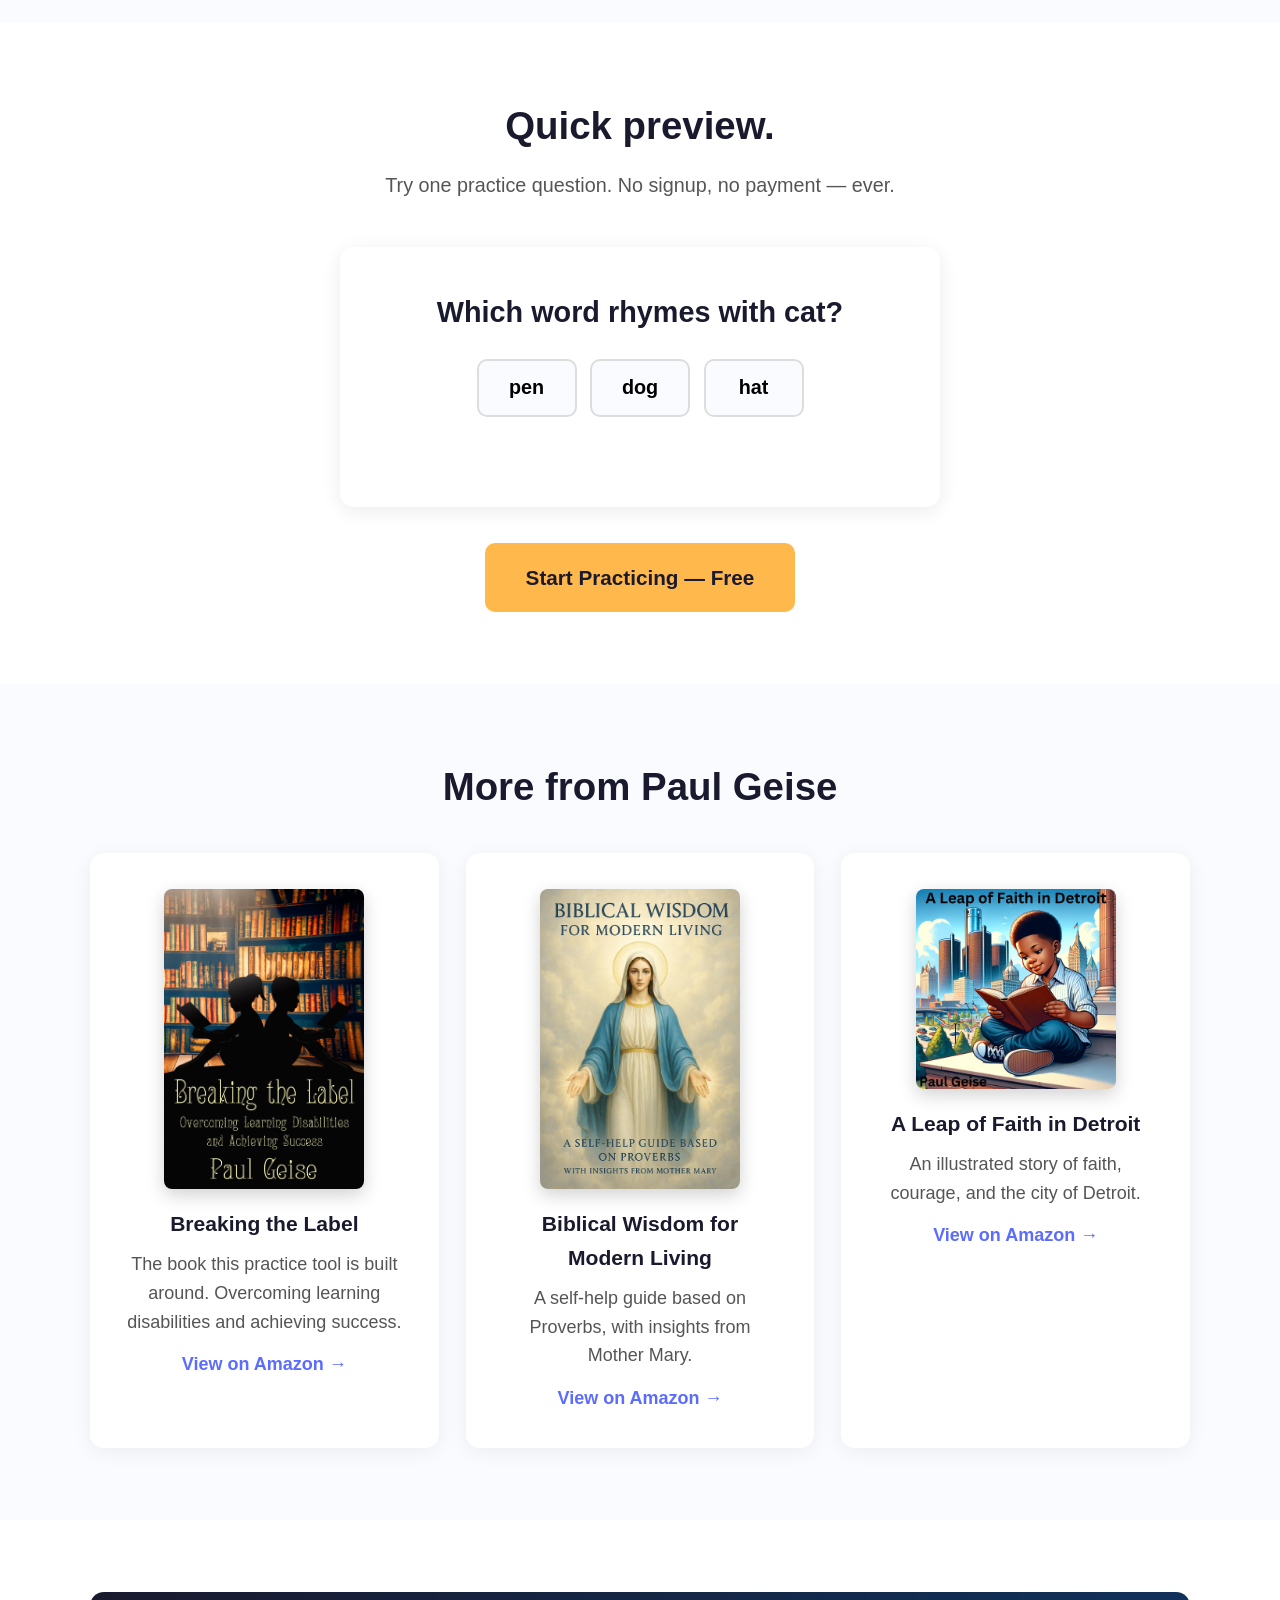
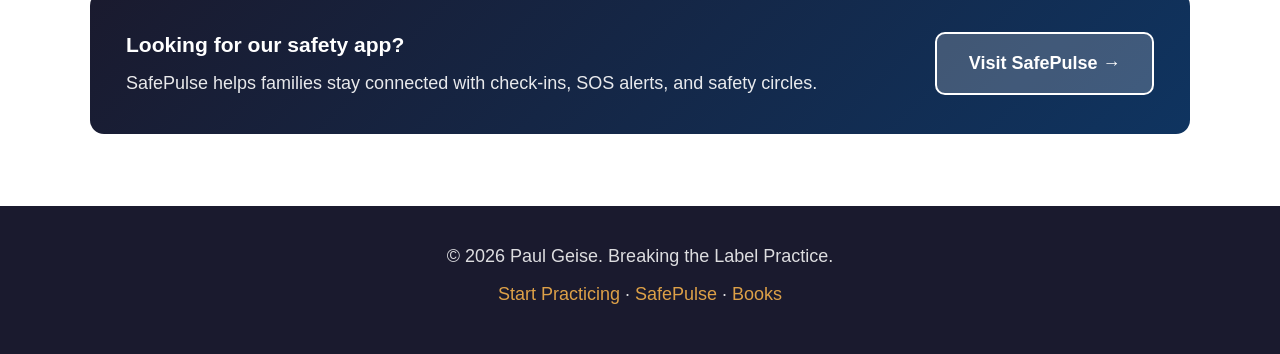
==== commit 69d0ee78: "Add real book cover images, replace emoji placeholders" ====
--- a/index.html
+++ b/index.html
@@ -88,21 +88,21 @@
             <h2>More from Paul Geise</h2>
             <div class="grid-3">
                 <a class="book-card" href="https://www.amazon.com/dp/B0BZDVYR71" target="_blank" rel="noopener">
-                    <div class="book-cover">📕</div>
+                    <img class="book-cover-img" src="images/breaking-the-label.jpg" alt="Breaking the Label book cover">
                     <h3>Breaking the Label</h3>
-                    <p>The book this practice tool is built around. A father's story of advocacy and hope for kids with learning differences.</p>
+                    <p>The book this practice tool is built around. Overcoming learning disabilities and achieving success.</p>
                     <span class="book-link">View on Amazon →</span>
                 </a>
                 <a class="book-card" href="https://www.amazon.com/dp/B0D9KBQWG5" target="_blank" rel="noopener">
-                    <div class="book-cover">📘</div>
+                    <img class="book-cover-img" src="images/biblical-wisdom.jpg" alt="Biblical Wisdom for Modern Living book cover">
                     <h3>Biblical Wisdom for Modern Living</h3>
-                    <p>Daily readings that connect timeless scripture to the questions families face today.</p>
+                    <p>A self-help guide based on Proverbs, with insights from Mother Mary.</p>
                     <span class="book-link">View on Amazon →</span>
                 </a>
                 <a class="book-card" href="https://www.amazon.com/dp/B0F31GWGW4" target="_blank" rel="noopener">
-                    <div class="book-cover">📗</div>
-                    <h3>A Leap of Faith from Detroit</h3>
-                    <p>A memoir about leaving what's safe, trusting the journey, and the city that shaped it.</p>
+                    <img class="book-cover-img" src="images/leap-of-faith.jpg" alt="A Leap of Faith in Detroit book cover">
+                    <h3>A Leap of Faith in Detroit</h3>
+                    <p>An illustrated story of faith, courage, and the city of Detroit.</p>
                     <span class="book-link">View on Amazon →</span>
                 </a>
             </div>
--- a/styles.css
+++ b/styles.css
@@ -194,7 +194,15 @@
     display: block;
 }
 .book-card:hover { transform: translateY(-4px); box-shadow: 0 8px 30px rgba(0,0,0,0.12); }
-.book-cover { font-size: 3rem; margin-bottom: 0.75rem; }
+.book-cover-img {
+    width: 100%;
+    max-width: 200px;
+    height: auto;
+    border-radius: 8px;
+    box-shadow: 0 6px 18px rgba(0,0,0,0.18);
+    margin: 0 auto 1rem;
+    display: block;
+}
 .book-card h3 { margin-bottom: 0.5rem; }
 .book-card p { color: var(--ink-soft); margin-bottom: 0.75rem; }
 .book-link { color: var(--primary); font-weight: 600; }
